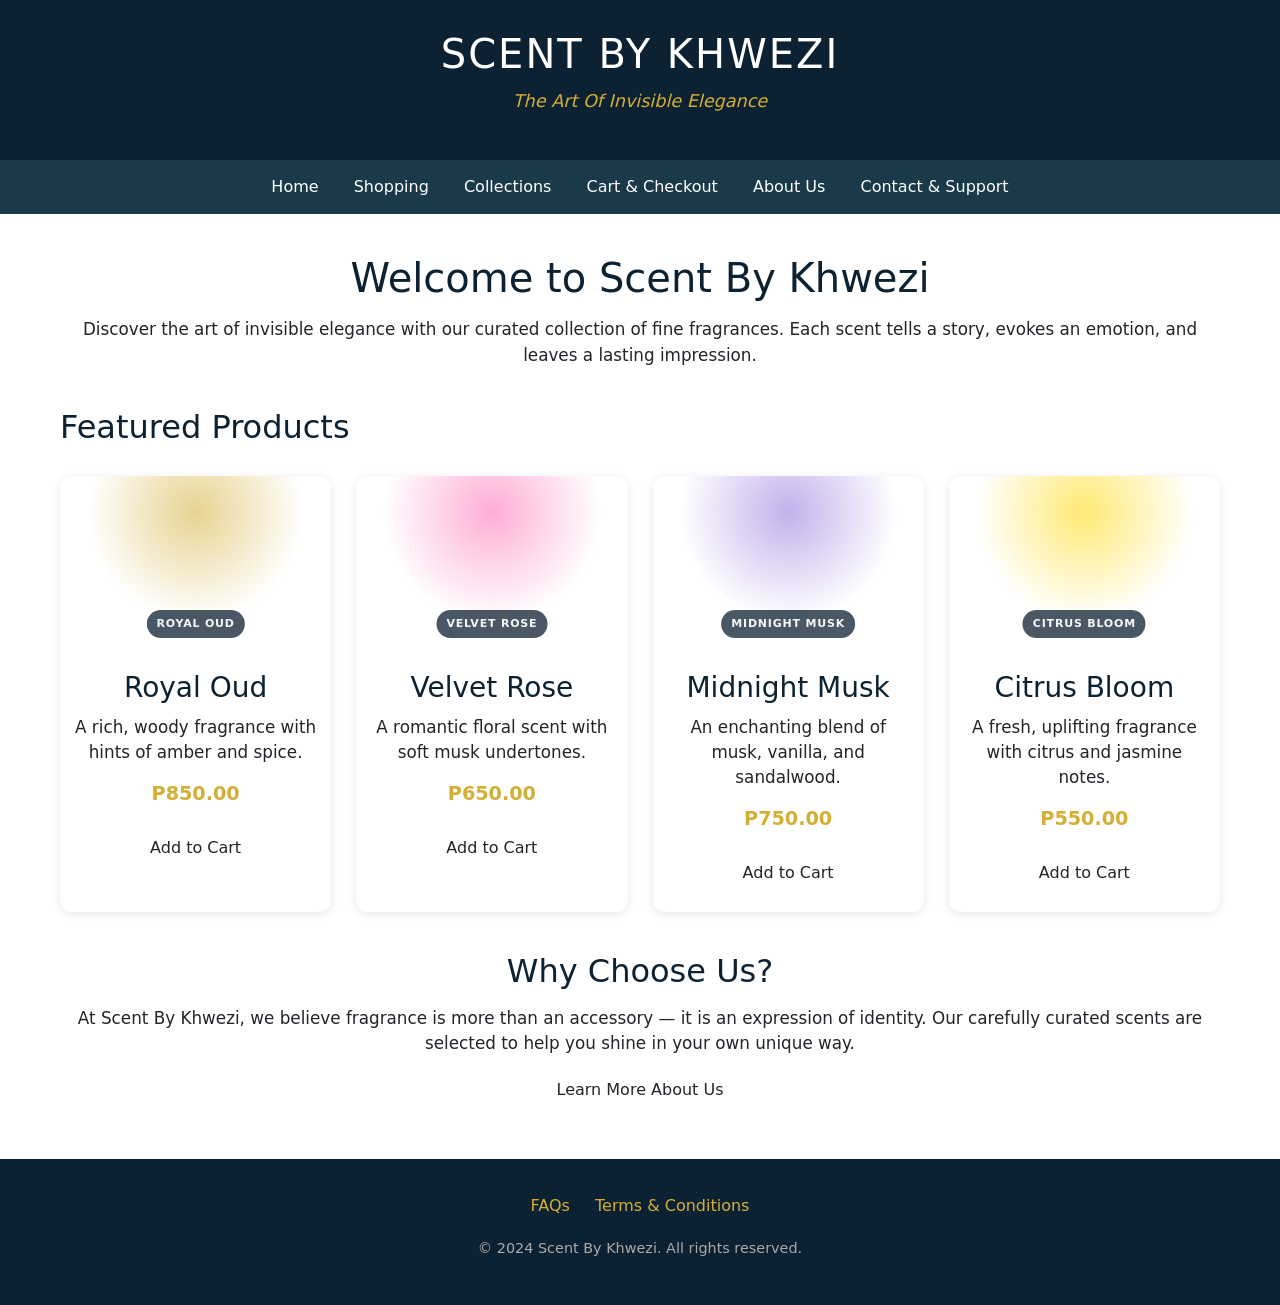
==== index.html @ c0ebbe4e "Add files via upload" ====
<!DOCTYPE html>
<html lang="en">
<head>
    <meta charset="UTF-8">
    <meta name="viewport" content="width=device-width, initial-scale=1">
    <title>Home - Scent By Khwezi</title>
    <link rel="stylesheet" href="style.css">

    <!-- Bootstrap 5 CSS -->
    <link href="https://cdn.jsdelivr.net/npm/bootstrap@5.3.3/dist/css/bootstrap.min.css" rel="stylesheet">
</head>
<body>

    <!-- Header Section -->
    <header>
        <h1>Scent By Khwezi</h1>
        <p>The Art Of Invisible Elegance</p>
    </header>

    <!-- Navigation -->
    <nav>
        <a href="index.html">Home</a>
        <a href="shopping.html">Shopping</a>
        <a href="collections.html">Collections</a>
        <a href="cart&checkout.html">Cart & Checkout</a>
        <a href="aboutus.html">About Us</a>
        <a href="contact.html">Contact & Support</a>
    </nav>

    <!-- Main Content -->
    <main>
        <section class="text-center">
            <h1>Welcome to Scent By Khwezi</h1>
            <p>Discover the art of invisible elegance with our curated collection of fine fragrances. Each scent tells a story, evokes an emotion, and leaves a lasting impression.</p>
        </section>

        <section>
            <h2>Featured Products</h2>
            <div class="product-grid">
                <div class="product-card">
                    <div class="perfume-img img-oud" data-name="Royal Oud"></div>
                    <h3>Royal Oud</h3>
                    <p>A rich, woody fragrance with hints of amber and spice.</p>
                    <p class="price">P850.00</p>
                    <button class="btn submit-btn">Add to Cart</button>
                </div>
                <div class="product-card">
                    <div class="perfume-img img-rose" data-name="Velvet Rose"></div>
                    <h3>Velvet Rose</h3>
                    <p>A romantic floral scent with soft musk undertones.</p>
                    <p class="price">P650.00</p>
                    <button class="btn submit-btn">Add to Cart</button>
                </div>
                <div class="product-card">
                    <div class="perfume-img img-musk" data-name="Midnight Musk"></div>
                    <h3>Midnight Musk</h3>
                    <p>An enchanting blend of musk, vanilla, and sandalwood.</p>
                    <p class="price">P750.00</p>
                    <button class="btn submit-btn">Add to Cart</button>
                </div>
                <div class="product-card">
                    <div class="perfume-img img-citrus" data-name="Citrus Bloom"></div>
                    <h3>Citrus Bloom</h3>
                    <p>A fresh, uplifting fragrance with citrus and jasmine notes.</p>
                    <p class="price">P550.00</p>
                    <button class="btn submit-btn">Add to Cart</button>
                </div>
        </section>

        <section class="text-center">
            <h2>Why Choose Us?</h2>
            <p>At Scent By Khwezi, we believe fragrance is more than an accessory — it is an expression of identity. Our carefully curated scents are selected to help you shine in your own unique way.</p>
            <p><a href="aboutus.html" class="btn submit-btn">Learn More About Us</a></p>
        </section>
    </main>

    <!-- Footer Section -->
    <footer>
        <div>
            <a href="faq.html">FAQs</a>
            <a href="terms.html">Terms & Conditions</a>
        </div>
        <p>&copy; 2024 Scent By Khwezi. All rights reserved.</p>
</footer>

    <!-- Bootstrap 5 JS bundle -->
    <script src="https://cdn.jsdelivr.net/npm/bootstrap@5.3.3/dist/js/bootstrap.bundle.min.js"></script>
    <!-- Shared JS -->
    <script src="app.js"></script>
</body>
</html>
---- style.css ----
/* Global Styles */
* {
    margin: 0;
    padding: 0;
    box-sizing: border-box;
}

body {
    font-family: 'Segoe UI', Tahoma, Geneva, Verdana, sans-serif;
    background-color: #f8f5f2;
    color: #333;
    line-height: 1.6;
}

/* Header */
header {
    background-color: #0c2131;
    color: #fff;
    text-align: center;
    padding: 30px 20px;
}

header h1 {
    font-size: 2.5em;
    margin-bottom: 10px;
    letter-spacing: 2px;
    text-transform: uppercase;
}

header p {
    font-size: 1.1em;
    color: #d4af37;
    font-style: italic;
}

/* Navigation */
nav {
    background-color: #1a3a4a;
    text-align: center;
    padding: 15px 0;
}

nav a {
    color: #fff;
    text-decoration: none;
    margin: 0 15px;
    font-size: 1em;
    text-transform: capitalize;
    transition: color 0.3s;
}

nav a:hover {
    color: #d4af37;
}

/* Main Content */
main {
    max-width: 1200px;
    margin: 40px auto;
    padding: 0 20px;
    min-height: 400px;
}

section {
    margin-bottom: 40px;
}

section h1, section h2 {
    color: #0c2131;
    margin-bottom: 15px;
}

section p {
    margin-bottom: 15px;
    font-size: 1.05em;
}

/* Buttons */
.button {
    margin-top: 20px;
    text-align: center;
}

button, .btn {
    font-size: 16px;
    padding: 12px 24px;
    border: none;
    border-radius: 4px;
    cursor: pointer;
    transition: opacity 0.3s;
}

.submit-btn {
    background-color: #0c2131;
    color: white;
}

.clear-btn {
    background-color: #ccc;
    color: black;
    margin-right: 10px;
}

button:hover, .btn:hover {
    opacity: 0.9;
}

/* Forms */
form {
    background-color: white;
    padding: 25px;
    border-radius: 8px;
    width: 100%;
    max-width: 500px;
    margin: 30px auto;
    box-shadow: 0 0 15px rgba(0, 0, 0, 0.1);
}

label {
    display: block;
    margin-bottom: 5px;
    font-weight: bold;
    color: #0c2131;
}

input, textarea, select {
    width: 100%;
    padding: 12px;
    margin-bottom: 18px;
    border: 1px solid #ccc;
    border-radius: 4px;
    font-family: inherit;
    font-size: 1em;
}

textarea {
    height: 120px;
    resize: vertical;
}

/* Cart Styles */
.cart-table {
    width: 100%;
    border-collapse: collapse;
    margin: 20px 0;
}

/* Cart rendering (app.js) */
.cart-product-cell {
    display: flex;
    align-items: center;
    gap: 12px;
}

.cart-bottle-wrap {
    position: relative;
    width: 52px;
    height: 52px;
    flex-shrink: 0;
}

.cart-bottle-img {
    width: 52px;
    height: 52px;
    object-fit: contain;
    border-radius: 8px;
}

.cart-bottle-label {
    position: absolute;
    left: 50%;
    bottom: -10px;
    transform: translateX(-50%);
    background: rgba(12, 33, 49, 0.85);
    color: #fff;
    font-size: 9px;
    font-weight: 800;
    padding: 3px 6px;
    border-radius: 999px;
    max-width: 70px;
    white-space: nowrap;
    overflow: hidden;
    text-overflow: ellipsis;
    pointer-events: none;
} 


.cart-product-meta {
    display: flex;
    flex-direction: column;
    gap: 6px;
}

.cart-qty-controls {
    display: flex;
    align-items: center;
    gap: 10px;
}

.cart-qty-btn {
    min-width: 34px;
    padding: 6px 10px;
}

.cart-qty-value {
    font-weight: bold;
    min-width: 20px;
    text-align: center;
}

.cart-remove-btn {
    background-color: #ccc;
    color: #000;
}

.cart-remove-btn:hover {
    opacity: 0.9;
}



.cart-table th, .cart-table td {
    border: 1px solid #ddd;
    padding: 12px;
    text-align: left;
}

.cart-table th {
    background-color: #0c2131;
    color: white;
}

.cart-table tr:nth-child(even) {
    background-color: #f2f2f2;
}

.cart-summary {
    background-color: white;
    padding: 20px;
    border-radius: 8px;
    box-shadow: 0 0 10px rgba(0,0,0,0.1);
    max-width: 400px;
    margin-left: auto;
}

/* Product Grid */
.product-grid {
    display: grid;
    grid-template-columns: repeat(auto-fill, minmax(260px, 1fr));
    gap: 25px;
    margin-top: 30px;
}

.product-card {
    background-color: white;
    border-radius: 12px;
    padding: 0 0 20px 0;
    box-shadow: 0 2px 8px rgba(0,0,0,0.1);
    text-align: center;
    transition: transform 0.3s;
    overflow: hidden;
}

.product-card:hover {
    transform: translateY(-5px);
}

/* Perfume Image (Bottle) */
.perfume-img {
    width: 100%;
    height: 180px;
    display: flex;
    align-items: center;
    justify-content: center;
    position: relative;
    margin-bottom: 15px;

    /* Provided universal bottle image */
    background-image: url("https://thumbs.dreamstime.com/b/crystal-clear-perfume-bottle-pink-cap-white-background-modern-fragrance-design-mockup-elegant-transparent-half-full-331843416.jpg");
    background-size: contain;
    background-repeat: no-repeat;
    background-position: center;
}

/* Bottle name label */
.perfume-img::after {
    content: attr(data-name);
    position: absolute;
    bottom: 18px;
    left: 50%;
    transform: translateX(-50%);
    font-size: 11px;
    font-weight: 800;
    text-transform: uppercase;
    letter-spacing: 0.8px;
    color: rgba(255,255,255,0.95);
    background: rgba(12, 33, 49, 0.75);
    padding: 6px 10px;
    border-radius: 999px;
    text-shadow: none;
    z-index: 2;
    white-space: nowrap;
}

/* Remove old placeholder emoji overlay */
.perfume-img::before {
    content: "";
}

/* Bottle colour accents (overlay tint) */
.img-oud   { --bottle-accent: rgba(212,175,55,0.55); }
.img-rose  { --bottle-accent: rgba(255,105,180,0.55); }
.img-musk  { --bottle-accent: rgba(147,112,219,0.55); }
.img-citrus{ --bottle-accent: rgba(255,215,0,0.55); }
.img-amber { --bottle-accent: rgba(218,165,32,0.55); }
.img-ocean { --bottle-accent: rgba(0,191,255,0.55); }

/* Apply accent tint behind label */
.perfume-img {
    background-color: transparent;
    box-shadow: inset 0 0 0 999px rgba(0,0,0,0);
}

.perfume-img::before {
    content: "";
    position: absolute;
    inset: 0;
    background: radial-gradient(circle at 50% 20%, var(--bottle-accent, rgba(212,175,55,0.4)), transparent 55%);
    z-index: 1;
}

.product-card h3 {
    color: #0c2131;
    margin: 10px 0;
    padding: 0 15px;
}

.product-card p {
    padding: 0 15px;
}

.product-card .price {
    color: #d4af37;
    font-weight: bold;
    font-size: 1.2em;
    margin: 10px 0;
}

.product-card .btn {
    margin-top: 10px;
}

/* Footer */
footer {
    background-color: #0c2131;
    color: #fff;
    text-align: center;
    padding: 30px 20px;
    margin-top: 50px;
}

footer a {
    color: #d4af37;
    text-decoration: none;
    display: inline-block;
    margin: 5px 10px;
}

footer a:hover {
    text-decoration: underline;
}

footer p {
    margin-top: 15px;
    font-size: 0.9em;
    color: #aaa;
}

/* Utility Classes */
.text-center {
    text-align: center;
}

.mt-20 {
    margin-top: 20px;
}

.mb-20 {
    margin-bottom: 20px;
}

/* Responsive */
@media (max-width: 768px) {
    header h1 {
        font-size: 1.8em;
    }
    
    nav a {
        display: block;
        margin: 8px 0;
    }
    
    .product-grid {
        grid-template-columns: 1fr;
    }
}
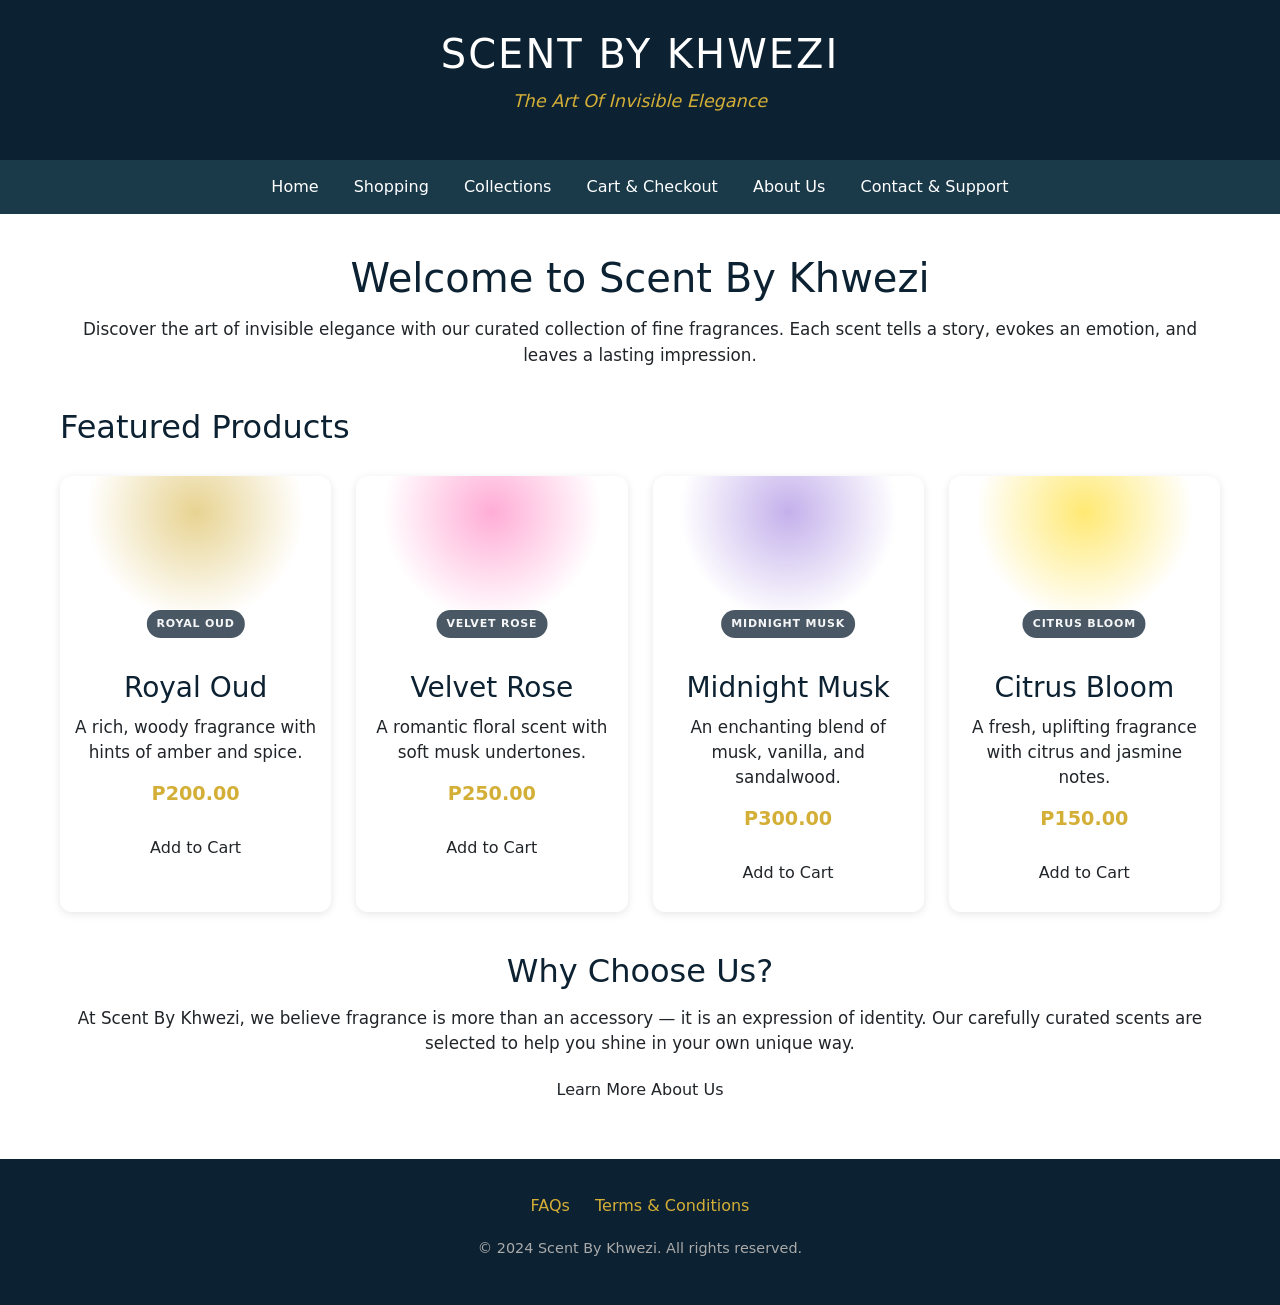
==== commit a52ca9ee: "Add files via upload" ====
--- a/index.html
+++ b/index.html
@@ -41,28 +41,28 @@
                     <div class="perfume-img img-oud" data-name="Royal Oud"></div>
                     <h3>Royal Oud</h3>
                     <p>A rich, woody fragrance with hints of amber and spice.</p>
-                    <p class="price">P850.00</p>
+<p class="price">P200.00</p>
                     <button class="btn submit-btn">Add to Cart</button>
                 </div>
                 <div class="product-card">
                     <div class="perfume-img img-rose" data-name="Velvet Rose"></div>
                     <h3>Velvet Rose</h3>
                     <p>A romantic floral scent with soft musk undertones.</p>
-                    <p class="price">P650.00</p>
+<p class="price">P250.00</p>
                     <button class="btn submit-btn">Add to Cart</button>
                 </div>
                 <div class="product-card">
                     <div class="perfume-img img-musk" data-name="Midnight Musk"></div>
                     <h3>Midnight Musk</h3>
                     <p>An enchanting blend of musk, vanilla, and sandalwood.</p>
-                    <p class="price">P750.00</p>
+<p class="price">P300.00</p>
                     <button class="btn submit-btn">Add to Cart</button>
                 </div>
                 <div class="product-card">
                     <div class="perfume-img img-citrus" data-name="Citrus Bloom"></div>
                     <h3>Citrus Bloom</h3>
                     <p>A fresh, uplifting fragrance with citrus and jasmine notes.</p>
-                    <p class="price">P550.00</p>
+<p class="price">P150.00</p>
                     <button class="btn submit-btn">Add to Cart</button>
                 </div>
         </section>
